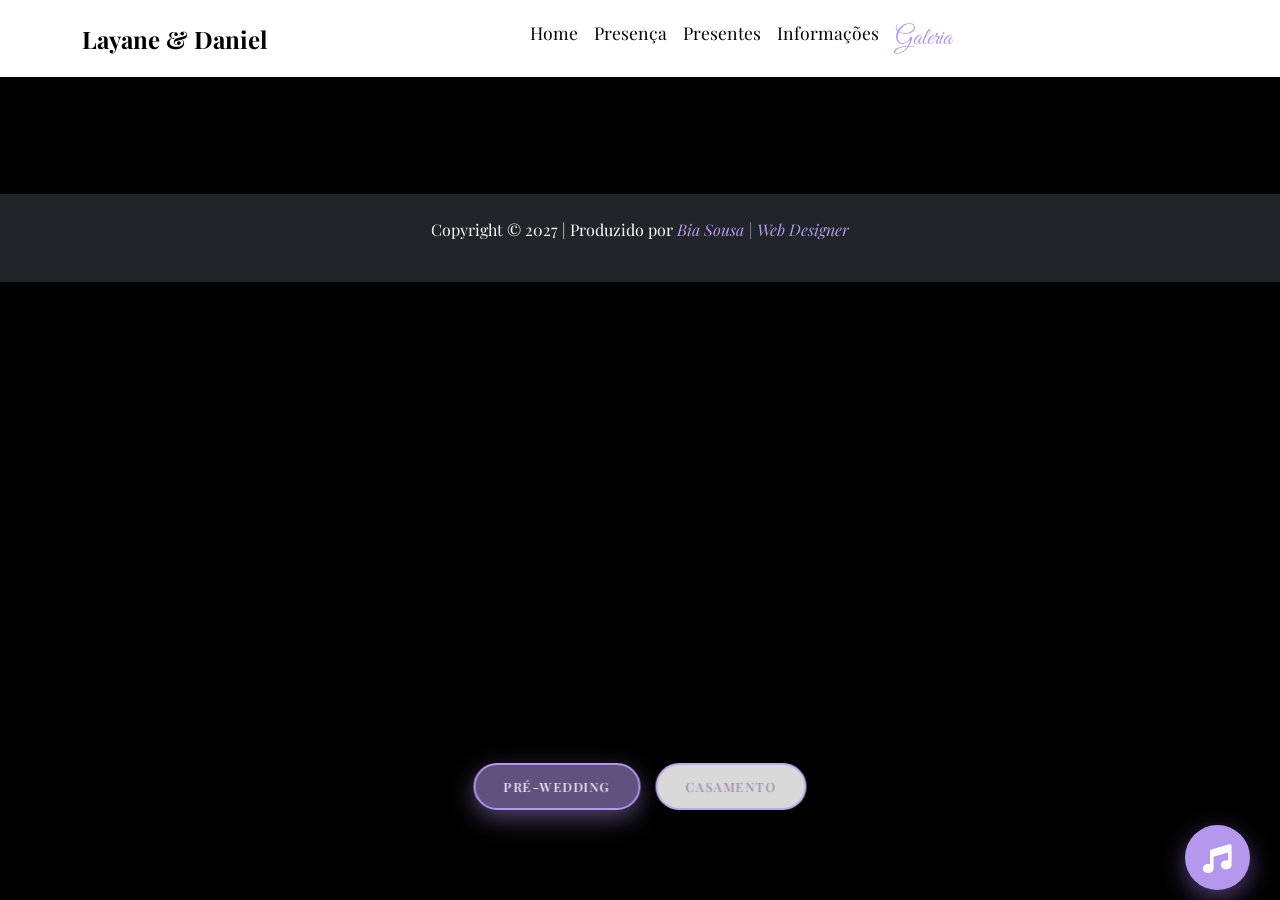
==== galeria.html @ 7db67b8a "Primeiro commit" ====
<!DOCTYPE html>
<html lang="pt-BR">
<head>
    <meta charset="UTF-8">
    <meta name="viewport" content="width=device-width, initial-scale=1.0">
    <title>Layane & Daniel • Galeria</title>
    <link rel="icon" type="image/png" href="assets/images/Iconedepagina.png">
    <link href="https://cdn.jsdelivr.net/npm/bootstrap@5.3.2/dist/css/bootstrap.min.css" rel="stylesheet">
    <link rel="stylesheet" href="css/galeria.css">
    <link href="https://fonts.googleapis.com/css2?family=Playfair+Display:wght@400;700&family=Great+Vibes&family=Poppins:wght@300;400&display=swap" rel="stylesheet">
    <link rel="stylesheet" href="https://cdnjs.cloudflare.com/ajax/libs/font-awesome/6.5.0/css/all.min.css">
</head>
<body>

<nav class="navbar fixed-top navbar-expand-lg" id="mainNav">
    <div class="container">
        <a class="navbar-brand fw-bold fs-4" href="index.html" id="brandName">
            Layane & Daniel
        </a>
        
        <button class="navbar-toggler custom-toggler" type="button" data-bs-toggle="collapse" data-bs-target="#navbarNav" aria-controls="navbarNav" aria-expanded="false" id="hamburgerBtn">
            <div class="hamburger">
                <span class="bar"></span>
                <span class="bar"></span>
                <span class="bar"></span>
            </div>
        </button>

        <div class="collapse navbar-collapse" id="navbarNav">
            <ul class="navbar-nav mx-auto text-center">
                <li class="nav-item"><a class="nav-link" href="index.html">Home</a></li>
                <li class="nav-item"><a class="nav-link" href="presenca.html">Presença</a></li>
                <li class="nav-item"><a class="nav-link" href="presentes.html">Presentes</a></li>
                <li class="nav-item"><a class="nav-link" href="informacoes.html">Informações</a></li>
                <li class="nav-item"><a class="nav-link active" href="galeria.html">Galeria</a></li>
            </ul>
        </div>
    </div>
</nav>

<div class="container py-5 mt-5">
    <div class="masonry-grid" id="galleryGrid"></div>
</div>

<!-- Em breve -->
<div class="em-breve" id="emBreve">
    <p class="em-breve-titulo">Em breve...</p>
    <p class="em-breve-sub">As fotos do nosso grande dia estarão aqui.</p>
</div>

<!-- Filtros flutuantes -->
<div class="floating-filters">
    <button class="filter-btn active" data-filter="prewedding">PRÉ-WEDDING</button>
    <button class="filter-btn" data-filter="casamento">CASAMENTO</button>
</div>

<!-- Modal -->
<div class="modal fade" id="photoModal" tabindex="-1">
    <div class="modal-dialog modal-dialog-centered modal-xl">
        <div class="modal-content">
            <div class="modal-body p-0 text-center">
                <button type="button" class="btn-close position-absolute top-0 end-0 m-2 bg-white" data-bs-dismiss="modal" style="z-index: 10;"></button>
                <img id="modalImage" src="" class="img-fluid" alt="">
            </div>
        </div>
    </div>
</div>

    <!-- MUSIC PLAYER -->
    <div id="music-player">
        <button id="musicBtn" class="btn-music"><i class="fas fa-music"></i></button>
    </div>

<script src="https://cdn.jsdelivr.net/npm/bootstrap@5.3.2/dist/js/bootstrap.bundle.min.js"></script>
<script>
    const photos = [
        { src: "/assets/images/prewedding/pre1.jpg", category: "prewedding" },
        { src: "/assets/images/prewedding/pre2.jpg", category: "prewedding" },
        { src: "/assets/images/prewedding/pre3.jpg", category: "prewedding" },
        { src: "/assets/images/prewedding/pre4.jpg", category: "prewedding" },
        { src: "/assets/images/prewedding/pre5.jpg", category: "prewedding" },
        { src: "/assets/images/prewedding/pre6.jpg", category: "prewedding" },
        { src: "/assets/images/prewedding/pre7.jpg", category: "prewedding" },
        { src: "/assets/images/prewedding/pre8.jpg", category: "prewedding" },
        { src: "/assets/images/prewedding/pre9.jpg", category: "prewedding" },
        { src: "/assets/images/prewedding/pre10.jpg", category: "prewedding" },
        { src: "/assets/images/prewedding/pre11.jpg", category: "prewedding" },
        { src: "/assets/images/prewedding/pre12.jpg", category: "prewedding" },
        { src: "/assets/images/prewedding/pre13.jpg", category: "prewedding" },
        { src: "/assets/images/prewedding/pre14.jpg", category: "prewedding" },
        { src: "/assets/images/prewedding/pre15.jpg", category: "prewedding" },
        { src: "/assets/images/prewedding/pre16.jpg", category: "prewedding" },
        { src: "/assets/images/prewedding/pre17.jpg", category: "prewedding" },
        { src: "/assets/images/prewedding/pre18.jpg", category: "prewedding" },
        { src: "/assets/images/prewedding/pre19.jpg", category: "prewedding" },
        { src: "/assets/images/prewedding/pre20.jpg", category: "prewedding" },
        { src: "/assets/images/prewedding/pre21.jpg", category: "prewedding" },
        { src: "/assets/images/prewedding/pre22.jpg", category: "prewedding" },
        { src: "/assets/images/prewedding/pre23.jpg", category: "prewedding" },
        { src: "/assets/images/prewedding/pre24.jpg", category: "prewedding" },
        { src: "/assets/images/prewedding/pre25.jpg", category: "prewedding" },
        { src: "/assets/images/prewedding/pre26.jpg", category: "prewedding" },
        { src: "/assets/images/prewedding/pre27.jpg", category: "prewedding" },
        { src: "/assets/images/prewedding/pre28.jpg", category: "prewedding" },
        { src: "/assets/images/prewedding/pre29.jpg", category: "prewedding" },
        { src: "/assets/images/prewedding/pre30.jpg", category: "prewedding" },
        { src: "/assets/images/prewedding/pre31.jpg", category: "prewedding" },
        { src: "/assets/images/prewedding/pre32.jpg", category: "prewedding" },
        { src: "/assets/images/prewedding/pre33.jpg", category: "prewedding" },
    ];

    const galleryGrid = document.getElementById('galleryGrid');
    const emBreve = document.getElementById('emBreve');
    let currentFilter = 'prewedding';

    function getRandomHeightClass() {
        const rand = Math.random();
        if (rand < 0.35) return 'tall';
        if (rand < 0.70) return 'short';
        return '';
    }

    function renderGallery(filteredPhotos) {
        galleryGrid.innerHTML = '';

        if (filteredPhotos.length === 0) {
            galleryGrid.style.display = 'none';
            emBreve.classList.add('visivel');
        } else {
            galleryGrid.style.display = 'block';
            emBreve.classList.remove('visivel');
            
            filteredPhotos.forEach(photo => {
                const div = document.createElement('div');
                div.className = `masonry-item ${getRandomHeightClass()}`;
                div.innerHTML = `<img src="${photo.src}" alt="">`;
                div.onclick = () => showModal(photo.src);
                galleryGrid.appendChild(div);
            });
        }
    }

    function filterGallery(filter) {
        currentFilter = filter;
        document.querySelectorAll('.filter-btn').forEach(btn => {
            btn.classList.toggle('active', btn.getAttribute('data-filter') === filter);
        });

        const filtered = filter === 'all' ? photos : photos.filter(photo => photo.category === filter);
        renderGallery(filtered);
    }

    // Inicializa
    renderGallery(photos.filter(p => p.category === 'prewedding'));

    // Event listeners
    document.querySelectorAll('.filter-btn').forEach(btn => {
        btn.addEventListener('click', () => {
            filterGallery(btn.getAttribute('data-filter'));
        });
    });

    function showModal(src) {
        document.getElementById('modalImage').src = src;
        new bootstrap.Modal(document.getElementById('photoModal')).show();
    }
</script>
<footer class="py-4 text-center bg-dark text-white">
    <p>
        Copyright © 2027 | Produzido por 
        <a href="https://www.instagram.com/biasousawd/" target="_blank" rel="noopener noreferrer" class="instagram-link">
            <i>Bia Sousa | Web Designer</i>
        </a>
    </p>
</footer>
    <script src="js/script.js"></script>
</body>
</html>
---- css/galeria.css ----
body {
    font-family: 'Playfair Display', serif;
    scroll-behavior: smooth;
    background: #000;
}
:root {
    --lavanda: #ab91df;
    --lavanda-dark: #7965a5;
    --olive: #556B2F;
    --dark: #664585;
}

* {
    margin: 0;
    padding: 0;
    box-sizing: border-box;
}

/* Fontes clássicas */
h1, h2, h3, h4 {
    font-family: 'Playfair Display', serif;
    color: rgb(255, 255, 255);
}
p{
  font-family: 'Playfair Display', serif;  
  color: rgb(255, 255, 255);
}

.bible-quote {
    font-family: 'Great Vibes', cursive;
    font-size: 2.4rem;
    color: white;
}

:root {
    --lavanda: #b498ee;
    --lavanda-dark: #7965a5;
    --olive: #556B2F;
    --dark: #664585;
}

* {
    margin: 0;
    padding: 0;
    box-sizing: border-box;
}

/* Fontes clássicas */
h1, h2, h3, h4 {
    font-family: 'Playfair Display', serif;
    color: rgb(255, 255, 255);
}
p{
  font-family: 'Playfair Display', serif;  
  color: rgb(255, 255, 255);
}

.bible-quote {
    font-family: 'Great Vibes', cursive;
    font-size: 2.4rem;
    color: white;
}
/* ANIMAÇÃO STAGGERED */
.animate-on-scroll {
    opacity: 0;
    transform: translateY(40px);
    transition: all 0.8s cubic-bezier(0.25, 0.1, 0.25, 1);
}

.animate-on-scroll.visible {
    opacity: 1;
    transform: translateY(0);
}

/* Ajuste de delay para cada seção */
.countdown-section { transition-delay: 0.1s; }
.save-the-date-section { transition-delay: 0.3s; }
.confirm-section { transition-delay: 0.5s; }
.hero-presentes-home { transition-delay: 0.7s; }
#galleryGrid .masonry-item { transition-delay: 0.1s; }

/* Para os itens da galeria aparecerem um por um */
#galleryGrid .masonry-item:nth-child(1) { transition-delay: 0.2s; }
#galleryGrid .masonry-item:nth-child(2) { transition-delay: 0.4s; }
#galleryGrid .masonry-item:nth-child(3) { transition-delay: 0.6s; }
#galleryGrid .masonry-item:nth-child(4) { transition-delay: 0.8s; }
/* ===================== NAVBAR ===================== */
.navbar {
    background: rgb(255, 255, 255) !important;
    backdrop-filter: blur(0px);
    box-shadow: 0 2px 15px rgba(0,0,0,0.08);
    transition: all 0.4s ease;
    padding: 12px 0;
    z-index: 1050;
}

.navbar.menu-open {
    background: rgba(255, 255, 255, 0.95) !important;
    backdrop-filter: blur(16px) !important;
}

/* Hamburger */
.custom-toggler {
    width: 42px;
    height: 36px;
    padding: 0;
    background: transparent;
    border: none !important;
    outline: none !important;
    box-shadow: none !important;
    display: none;
    z-index: 1200;
    position: relative;
    cursor: pointer;
}

@media (max-width: 991px) {
    .custom-toggler { display: block; }
}

/* Remove qualquer contorno ou glow ao clicar */
.custom-toggler:focus,
.custom-toggler:active,
#hamburgerBtn:focus,
#hamburgerBtn:active,
#hamburgerBtn[aria-expanded="true"] {
    outline: 0 !important;
    box-shadow: none !important;
    border: none !important;
}

.hamburger { 
    width: 100%; 
    height: 100%; 
    position: relative; 
}
.bar {
    position: absolute;
    width: 100%;
    height: 3.5px;
    background: #000;
    border-radius: 3px;
    transition: all 0.4s cubic-bezier(0.4, 0, 0.2, 1);
}
.bar:nth-child(1) { top: 6px; }
.bar:nth-child(2) { top: 16px; }
.bar:nth-child(3) { top: 26px; }

#hamburgerBtn[aria-expanded="true"] .bar:nth-child(1) {
    top: 16px;
    transform: rotate(45deg);
}
#hamburgerBtn[aria-expanded="true"] .bar:nth-child(2) {
    opacity: 0;
}
#hamburgerBtn[aria-expanded="true"] .bar:nth-child(3) {
    top: 16px;
    transform: rotate(-45deg);
}

/* Links do menu */
#navbarNav .nav-link {
    font-family: 'Playfair Display', serif;
    font-size: 1.1rem;
    color: #000000 !important;
    transition: all 0.3s ease;
    white-space: nowrap;
    align-items: center;
}

#navbarNav .nav-link:hover,
#navbarNav .nav-link.active {
    font-family: 'Great Vibes', cursive !important;
    color: var(--lavanda) !important;
    font-size: 1.55rem;
}

/* Menu Full Screen - Mobile */
@media (max-width: 991px) {
    .navbar-collapse {
        position: fixed;
        top: 0;
        left: 0;
        width: 100%;
        height: 100vh;
        background: rgba(255, 255, 255, 0.98);
        backdrop-filter: blur(12px);
        z-index: 1050;
        padding-top: 100px;
        display: flex !important;
        flex-direction: column;
        justify-content: center;
        align-items: center;
        opacity: 0;
        visibility: hidden;
        transition: opacity 0.4s ease, visibility 0.4s ease;
        overflow-y: auto;           /* ← Importante */
    }

    .navbar-collapse.show {
        opacity: 1;
        visibility: visible;
    }

    .navbar-nav {
        width: 100%;
        max-width: 380px;
        text-align: center;
        padding: 0 20px;
    }
    .nav-item {
        margin-bottom: 0px;
        opacity: 0;
        transform: translateY(20px);
        transition: all 0.4s ease;
        padding: 0px 0px;
    }
    .navbar-collapse .nav-item {
        opacity: 0;
        transform: translateY(30px);
        transition: all 0.4s ease;
        margin-bottom: 0px;
    }

    .navbar-collapse.show .nav-item {
        opacity: 1;
        transform: translateY(0);
    }

    /* Animação com delay */
    .navbar-collapse.show .nav-item:nth-child(1) { transition-delay: 0.05s; }
    .navbar-collapse.show .nav-item:nth-child(2) { transition-delay: 0.10s; }
    .navbar-collapse.show .nav-item:nth-child(3) { transition-delay: 0.15s; }
    .navbar-collapse.show .nav-item:nth-child(4) { transition-delay: 0.20s; }
    .navbar-collapse.show .nav-item:nth-child(5) { transition-delay: 0.25s; }
}

/* Ajustes finos para telas muito pequenas */
@media (max-width: 480px) {
    #navbarNav .nav-link {
        font-size: 1.35rem;
        padding: 10px 15px;
    }

    .navbar-collapse {
        padding-top: 90px;
    }

    .bar {
        height: 3px;
    }
}

/* Responsivo */
@media (max-width: 768px) {
    #hero { height: 100vh; }
    .bible-quote { font-size: 1.8rem; }
    .ptitulo { font-size: 3.2rem; }
}

@keyframes fadeInUp {
    from { opacity: 0; transform: translateY(30px); }
    to   { opacity: 1; transform: translateY(0); }
}

/* BOTÕES FLUTUANTES - Sem ultrapassar o footer */
.floating-filters {
    position: fixed;
    bottom: 90px;           /* Aumentado para ficar acima do footer */
    left: 50%;
    transform: translateX(-50%);
    z-index: 1000;
    display: flex;
    gap: 15px;
    padding: 0;
}

.floating-filters .filter-btn {
    padding: 12px 28px;
    font-family: 'Playfair Display', serif;
    font-size: 0.8rem;
    font-weight: 500;
    letter-spacing: 1.5px;
    color: #6645858c;
    background: rgba(255, 255, 255, 0.85);
    backdrop-filter: blur(12px);
    border: 2px solid rgba(182, 152, 238, 0.7);
    border-radius: 50px;
    transition: all 0.4s ease;
    white-space: nowrap;
    box-shadow: 0 6px 25px rgba(0, 0, 0, 0.12);
}

.floating-filters .filter-btn:hover {
    background: white;
    transform: translateY(-4px);
    box-shadow: 0 10px 30px rgba(0, 0, 0, 0.18);
}

.floating-filters .filter-btn.active {
    background: #b598ee88;
    color: white;
    border-color: var(--lavanda);
    box-shadow: 0 8px 25px rgba(180, 152, 238, 0.45);
    font-family: 'Playfair Display', serif;

}
        .masonry-grid {
            column-count: 4;
            column-gap: 16px;
        }
        .masonry-item {
            break-inside: avoid;
            margin-bottom: 16px;
            border-radius: 16px;
            overflow: hidden;
            box-shadow: 0 6px 20px rgba(0,0,0,0.12);
            transition: all 0.3s;
            cursor: pointer;
        }
        .masonry-item:hover {
            transform: scale(1.04);
        }
        .masonry-item img {
            width: 100%;
            height: auto;
            display: block;
        }

        /* MODAL - Foto maior */
        #photoModal .modal-content {
            background: transparent;
            border: none;
        }
        #modalImage {
            max-height: 85vh;
            width: auto;
            max-width: 100%;
            border-radius: 12px;
            box-shadow: 0 10px 35px rgba(0,0,0,0.3);
        }

        /* ===================== MOBILE - FOTOS MAIORES ===================== */
        @media (max-width: 992px) {
            .masonry-grid { column-count: 3; }
        }
        @media (max-width: 768px) {
            .masonry-grid { column-count: 2; }
            .masonry-item { margin-bottom: 12px; }
        }
        @media (max-width: 480px) {
            .masonry-grid { column-count: 1; }
            .masonry-item img {
                min-height: 380px; /* Fotos mais altas no celular */
            }
        }

                .masonry-grid {
            column-count: 4;
            column-gap: 16px;
        }
        .masonry-item {
            break-inside: avoid;
            margin-bottom: 6px;
            border-radius: 16px;
            overflow: hidden;
            box-shadow: 0 6px 20px rgba(0,0,0,0.12);
            transition: all 0.3s;
            cursor: pointer;
        }
        .masonry-item:hover {
            transform: scale(1.04);
        }
        .masonry-item img {
            width: 100%;
            height: auto;
            display: block;
        }

        /* MODAL - Foto maior */
        #photoModal .modal-content {
            background: transparent;
            border: none;
        }
        #modalImage {
            max-height: 85vh;
            width: auto;
            max-width: 100%;
            border-radius: 12px;
            box-shadow: 0 10px 35px rgba(0,0,0,0.3);
        }

        /* ===================== MOBILE - FOTOS MAIORES ===================== */
        @media (max-width: 992px) {
            .masonry-grid { column-count: 3; }
        }
        @media (max-width: 768px) {
            .masonry-grid { column-count: 2; }
            .masonry-item { margin-bottom: 12px; }
        }
        @media (max-width: 480px) {
            .masonry-grid { column-count: 1; }
            .masonry-item img {
                min-height: 380px; /* Fotos mais altas no celular */
            }

        .navbar-toggler-icon{
                font-size: 2vh;
                size: 20px;
        }
    }
    /* ===================== FOOTER ===================== */
/* Footer */
footer {
    background: var(--dark);
    color: #ddd;
    padding: 40px 20px 30px;           /* mais espaço nas laterais em mobile */
    text-align: center;
    margin-top: auto;
    width: 100%;
    min-height: 60px;                   /* altura mínima, mas permite crescer */
}

footer .footer-content {
    max-width: 1200px;
    margin: 0 auto;
    display: flex;
    flex-direction: column;
    align-items: center;
    gap: 15px;
}

footer a {
    color: #b498ee;
    text-decoration: none;
    transition: all 0.3s ease;
}

footer a:hover {
    color: #d4b8ff;
    text-decoration: underline;
}

/* Responsividade */
@media (max-width: 768px) {
    footer {
        padding: 35px 15px 25px;
    }
    
    footer .footer-content {
        gap: 12px;
    }
}

@media (max-width: 480px) {
    footer {
        padding: 30px 12px 20px;
    }
}
/* ===================== MUSIC PLAYER ===================== */
#music-player {
    position: fixed;
    bottom: 10px;
    right: 30px;
    z-index: 2000;
}

.btn-music {
    width: 65px;
    height: 65px;
    border-radius: 50%;
    background: var(--lavanda);
    color: white;
    border: none;
    font-size: 1.8rem;
    font-family: 'Playfair Display', serif;
    box-shadow: 0 8px 25px rgba(159, 122, 234, 0.5);
}


/* ===================== LINK INSTAGRAM NO FOOTER ===================== */
.instagram-link {
    color: var(--lavanda);                    /* Cor clássica do Instagram */
    text-decoration: none;
    font-weight: 200;
    transition: all 0.1s ease;
    display: inline-flex;
    align-items: center;
    gap: 1px;
}


/* Efeito opcional ao passar o mouse */
.instagram-link:hover i {
    transform: scale(1.02);
}
/* ===================== MENSAGEM EM BREVE ===================== */
.em-breve {
    display: none;
    position: fixed;
    top: 0;
    left: 0;
    width: 100vw;
    height: 100vh;
    justify-content: center;
    align-items: center;
    flex-direction: column;
    text-align: center;
    z-index: 100;
    font-family: great vibes;
    background: rgba(0, 0, 0, 0.97);
}

.em-breve.visivel {
    display: flex;
}
.em-breve-titulo {
    font-family: 'Great Vibes', cursive;
    font-size: 8rem;
    color: white;
    margin-bottom: 16px;
    line-height: 1.1;
    text-shadow: 0 4px 30px rgba(0, 0, 0, 0.5);
}

/* Esconde footer quando Em Breve aparecer */
.em-breve.visivel ~ footer {
    display: none;
}
    @keyframes fadeInUp {
        from { opacity: 0; transform: translateY(30px); }
        to   { opacity: 1; transform: translateY(0); }
    }

    /* Responsivo */
    @media (max-width: 768px) {
        .em-breve-titulo { font-size: 5rem; }
    }

    @media (max-width: 480px) {
        .em-breve-titulo { font-size: 3.5rem; }
    }
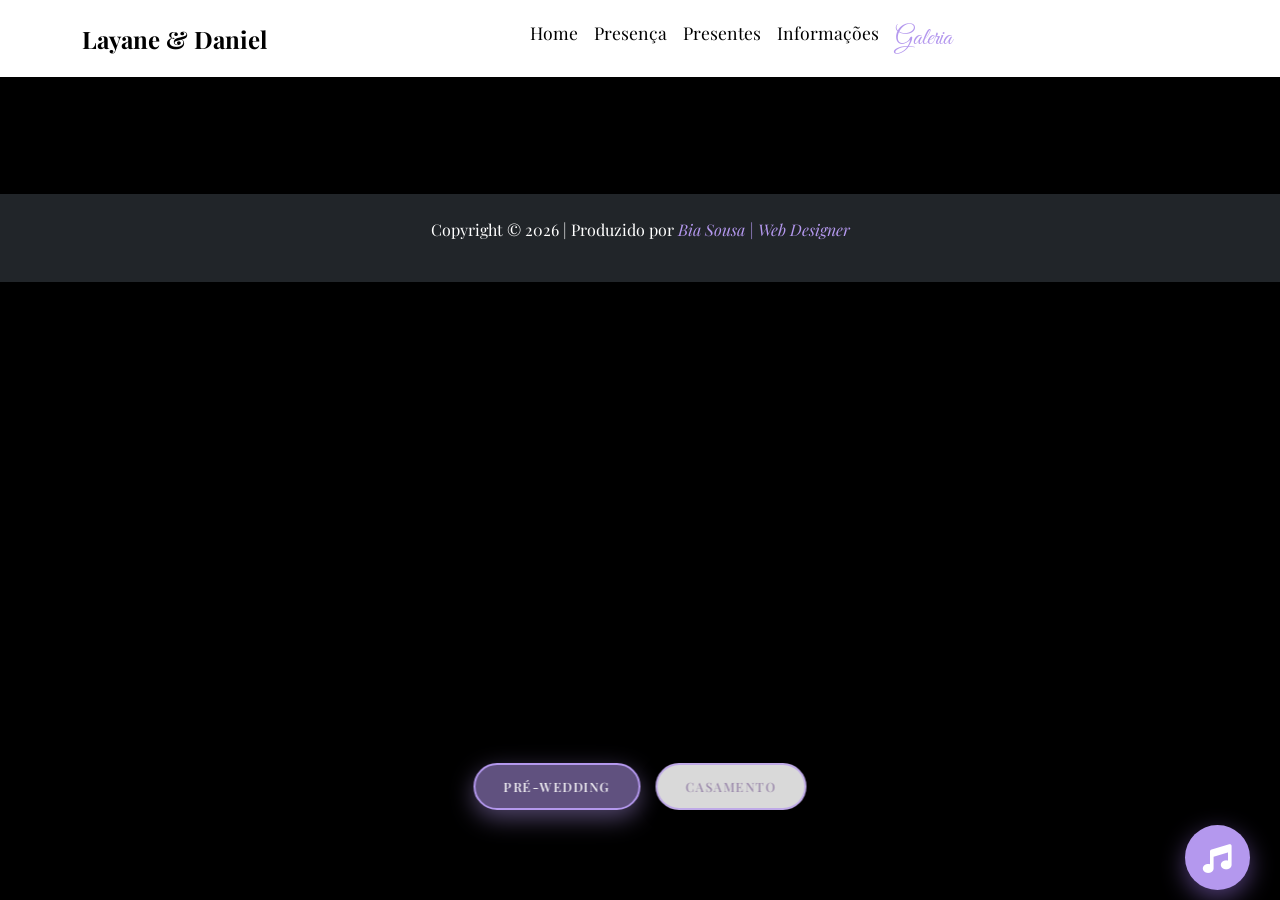
==== commit 0389e836: "Refactor styles and enhance functionality across multiple files" ====
--- a/galeria.html
+++ b/galeria.html
@@ -74,39 +74,39 @@
 <script src="https://cdn.jsdelivr.net/npm/bootstrap@5.3.2/dist/js/bootstrap.bundle.min.js"></script>
 <script>
     const photos = [
-        { src: "/assets/images/prewedding/pre1.jpg", category: "prewedding" },
-        { src: "/assets/images/prewedding/pre2.jpg", category: "prewedding" },
-        { src: "/assets/images/prewedding/pre3.jpg", category: "prewedding" },
-        { src: "/assets/images/prewedding/pre4.jpg", category: "prewedding" },
-        { src: "/assets/images/prewedding/pre5.jpg", category: "prewedding" },
-        { src: "/assets/images/prewedding/pre6.jpg", category: "prewedding" },
-        { src: "/assets/images/prewedding/pre7.jpg", category: "prewedding" },
-        { src: "/assets/images/prewedding/pre8.jpg", category: "prewedding" },
-        { src: "/assets/images/prewedding/pre9.jpg", category: "prewedding" },
-        { src: "/assets/images/prewedding/pre10.jpg", category: "prewedding" },
-        { src: "/assets/images/prewedding/pre11.jpg", category: "prewedding" },
-        { src: "/assets/images/prewedding/pre12.jpg", category: "prewedding" },
-        { src: "/assets/images/prewedding/pre13.jpg", category: "prewedding" },
-        { src: "/assets/images/prewedding/pre14.jpg", category: "prewedding" },
-        { src: "/assets/images/prewedding/pre15.jpg", category: "prewedding" },
-        { src: "/assets/images/prewedding/pre16.jpg", category: "prewedding" },
-        { src: "/assets/images/prewedding/pre17.jpg", category: "prewedding" },
-        { src: "/assets/images/prewedding/pre18.jpg", category: "prewedding" },
-        { src: "/assets/images/prewedding/pre19.jpg", category: "prewedding" },
-        { src: "/assets/images/prewedding/pre20.jpg", category: "prewedding" },
-        { src: "/assets/images/prewedding/pre21.jpg", category: "prewedding" },
-        { src: "/assets/images/prewedding/pre22.jpg", category: "prewedding" },
-        { src: "/assets/images/prewedding/pre23.jpg", category: "prewedding" },
-        { src: "/assets/images/prewedding/pre24.jpg", category: "prewedding" },
-        { src: "/assets/images/prewedding/pre25.jpg", category: "prewedding" },
-        { src: "/assets/images/prewedding/pre26.jpg", category: "prewedding" },
-        { src: "/assets/images/prewedding/pre27.jpg", category: "prewedding" },
-        { src: "/assets/images/prewedding/pre28.jpg", category: "prewedding" },
-        { src: "/assets/images/prewedding/pre29.jpg", category: "prewedding" },
-        { src: "/assets/images/prewedding/pre30.jpg", category: "prewedding" },
-        { src: "/assets/images/prewedding/pre31.jpg", category: "prewedding" },
-        { src: "/assets/images/prewedding/pre32.jpg", category: "prewedding" },
-        { src: "/assets/images/prewedding/pre33.jpg", category: "prewedding" },
+        { src: "assets/images/prewedding/pre1.jpg", category: "prewedding" },
+        { src: "assets/images/prewedding/pre2.jpg", category: "prewedding" },
+        { src: "assets/images/prewedding/pre3.jpg", category: "prewedding" },
+        { src: "assets/images/prewedding/pre4.jpg", category: "prewedding" },
+        { src: "assets/images/prewedding/pre5.jpg", category: "prewedding" },
+        { src: "assets/images/prewedding/pre6.jpg", category: "prewedding" },
+        { src: "assets/images/prewedding/pre7.jpg", category: "prewedding" },
+        { src: "assets/images/prewedding/pre8.jpg", category: "prewedding" },
+        { src: "assets/images/prewedding/pre9.jpg", category: "prewedding" },
+        { src: "assets/images/prewedding/pre10.jpg", category: "prewedding" },
+        { src: "assets/images/prewedding/pre11.jpg", category: "prewedding" },
+        { src: "assets/images/prewedding/pre12.jpg", category: "prewedding" },
+        { src: "assets/images/prewedding/pre13.jpg", category: "prewedding" },
+        { src: "assets/images/prewedding/pre14.jpg", category: "prewedding" },
+        { src: "assets/images/prewedding/pre15.jpg", category: "prewedding" },
+        { src: "assets/images/prewedding/pre16.jpg", category: "prewedding" },
+        { src: "assets/images/prewedding/pre17.jpg", category: "prewedding" },
+        { src: "assets/images/prewedding/pre18.jpg", category: "prewedding" },
+        { src: "assets/images/prewedding/pre19.jpg", category: "prewedding" },
+        { src: "assets/images/prewedding/pre20.jpg", category: "prewedding" },
+        { src: "assets/images/prewedding/pre21.jpg", category: "prewedding" },
+        { src: "assets/images/prewedding/pre22.jpg", category: "prewedding" },
+        { src: "assets/images/prewedding/pre23.jpg", category: "prewedding" },
+        { src: "assets/images/prewedding/pre24.jpg", category: "prewedding" },
+        { src: "assets/images/prewedding/pre25.jpg", category: "prewedding" },
+        { src: "assets/images/prewedding/pre26.jpg", category: "prewedding" },
+        { src: "assets/images/prewedding/pre27.jpg", category: "prewedding" },
+        { src: "assets/images/prewedding/pre28.jpg", category: "prewedding" },
+        { src: "assets/images/prewedding/pre29.jpg", category: "prewedding" },
+        { src: "assets/images/prewedding/pre30.jpg", category: "prewedding" },
+        { src: "assets/images/prewedding/pre31.jpg", category: "prewedding" },
+        { src: "assets/images/prewedding/pre32.jpg", category: "prewedding" },
+        { src: "assets/images/prewedding/pre33.jpg", category: "prewedding" },
     ];
 
     const galleryGrid = document.getElementById('galleryGrid');
@@ -167,7 +167,7 @@
 </script>
 <footer class="py-4 text-center bg-dark text-white">
     <p>
-        Copyright © 2027 | Produzido por 
+        Copyright © 2026 | Produzido por 
         <a href="https://www.instagram.com/biasousawd/" target="_blank" rel="noopener noreferrer" class="instagram-link">
             <i>Bia Sousa | Web Designer</i>
         </a>
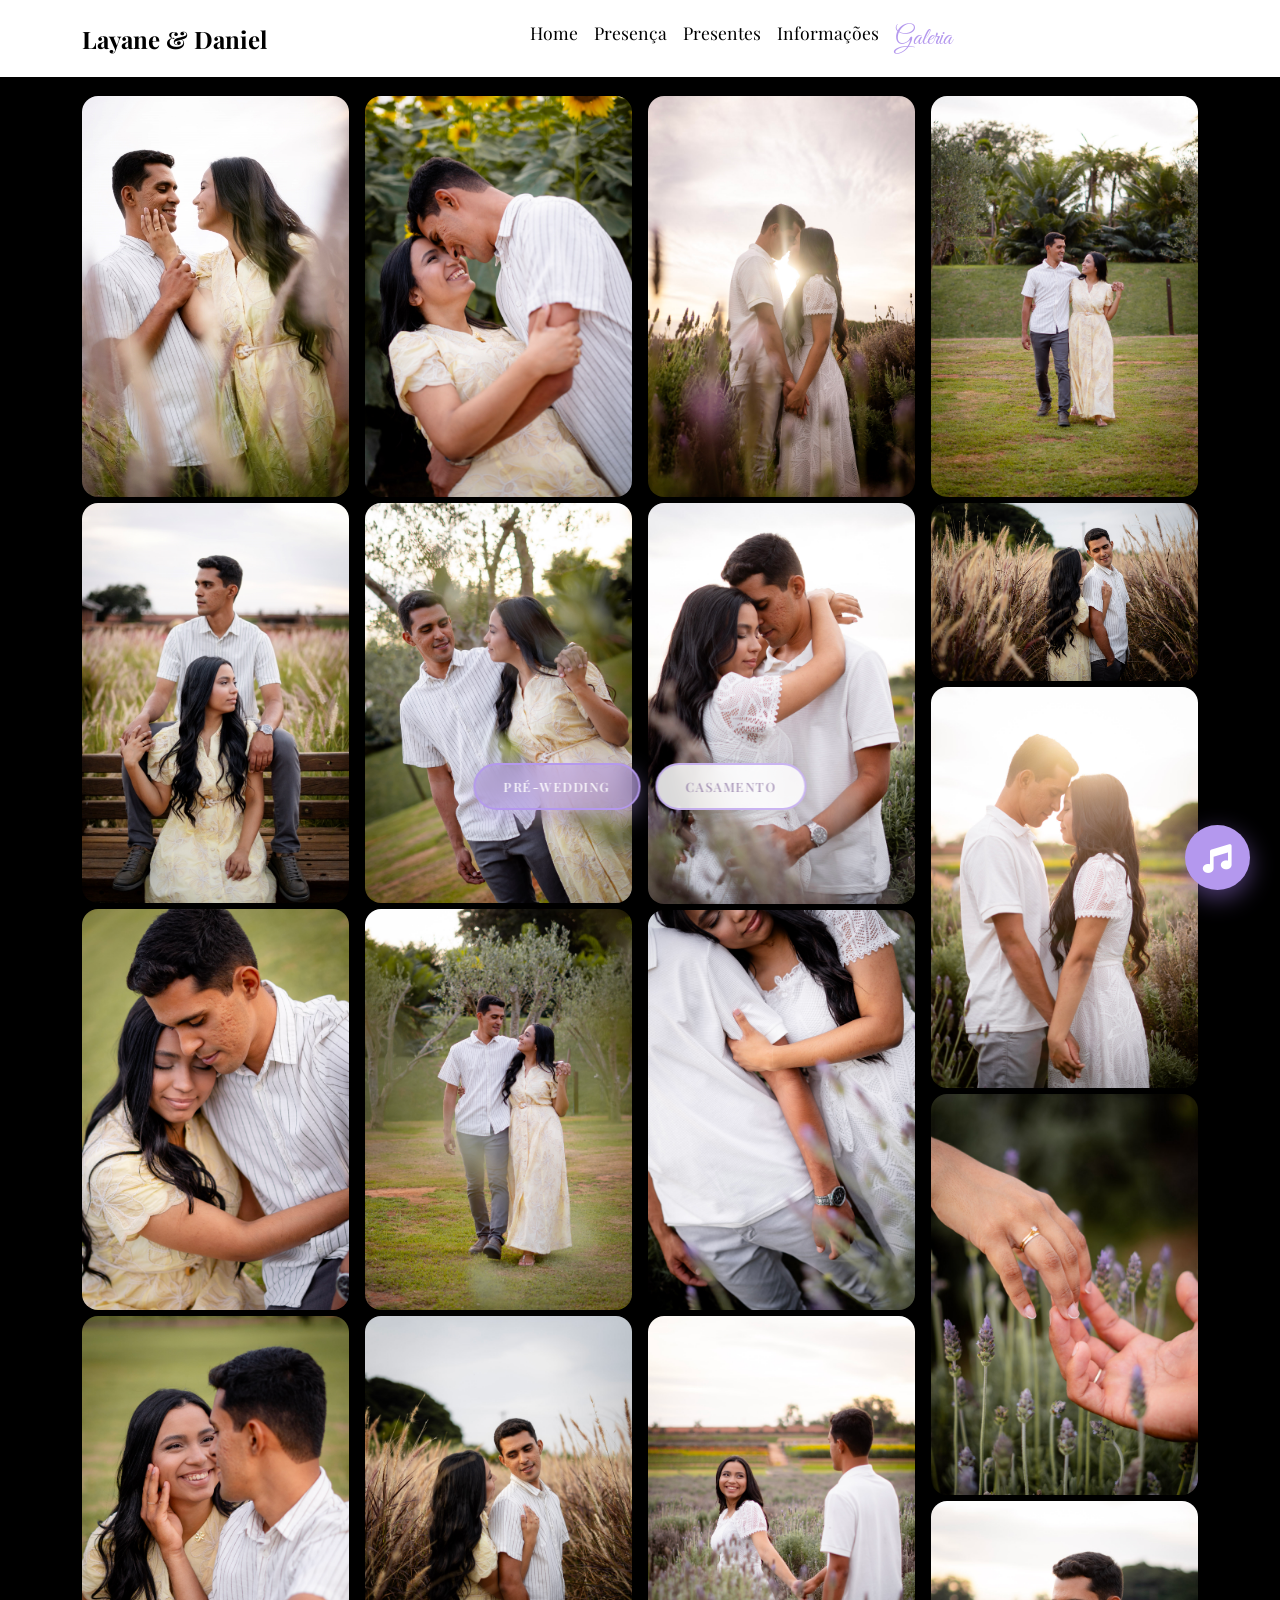
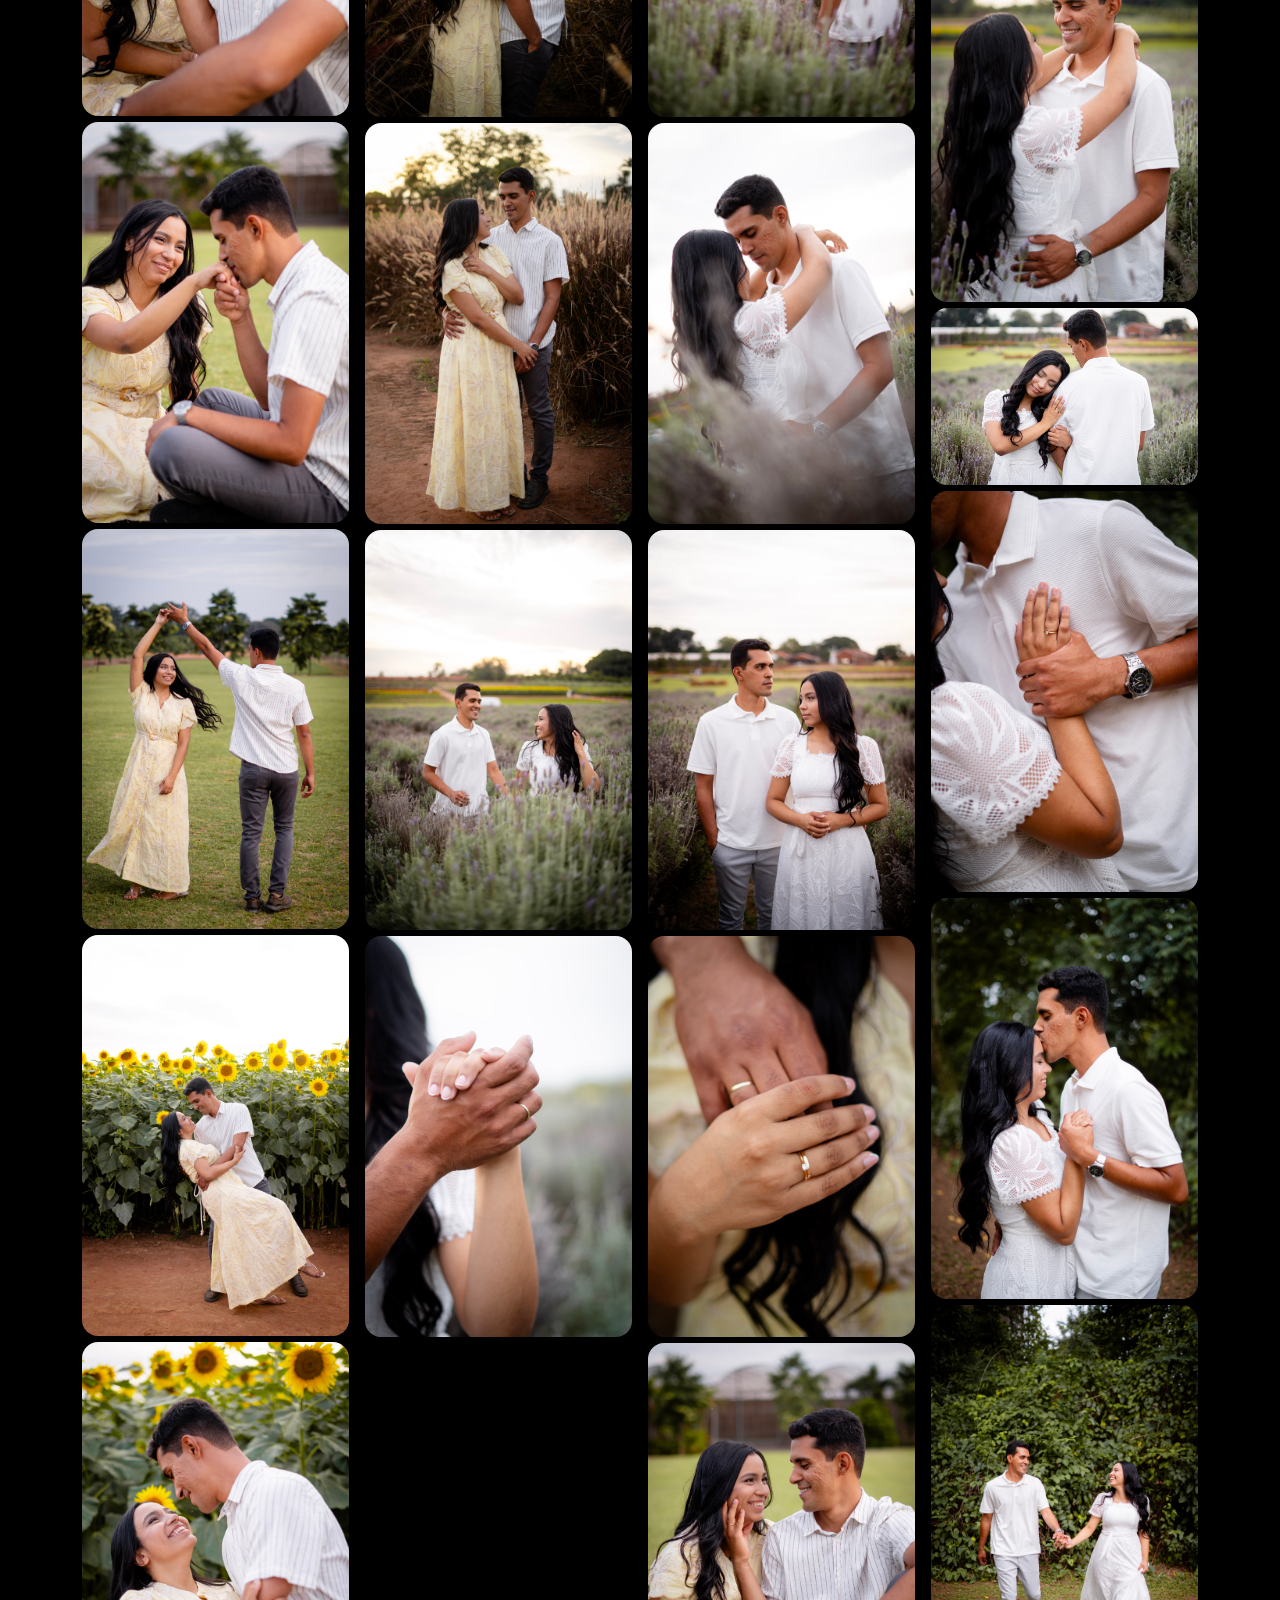
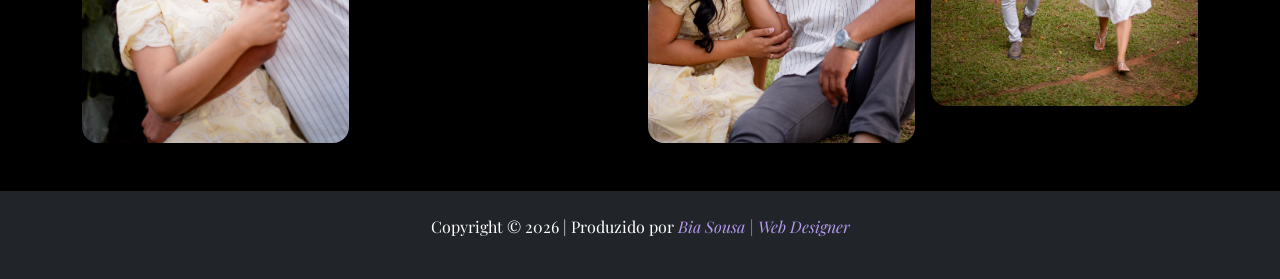
==== commit d9aa12d8: "Mudança para JPG" ====
--- a/galeria.html
+++ b/galeria.html
@@ -74,39 +74,39 @@
 <script src="https://cdn.jsdelivr.net/npm/bootstrap@5.3.2/dist/js/bootstrap.bundle.min.js"></script>
 <script>
     const photos = [
-        { src: "assets/images/prewedding/pre1.jpg", category: "prewedding" },
-        { src: "assets/images/prewedding/pre2.jpg", category: "prewedding" },
-        { src: "assets/images/prewedding/pre3.jpg", category: "prewedding" },
-        { src: "assets/images/prewedding/pre4.jpg", category: "prewedding" },
-        { src: "assets/images/prewedding/pre5.jpg", category: "prewedding" },
-        { src: "assets/images/prewedding/pre6.jpg", category: "prewedding" },
-        { src: "assets/images/prewedding/pre7.jpg", category: "prewedding" },
-        { src: "assets/images/prewedding/pre8.jpg", category: "prewedding" },
-        { src: "assets/images/prewedding/pre9.jpg", category: "prewedding" },
-        { src: "assets/images/prewedding/pre10.jpg", category: "prewedding" },
-        { src: "assets/images/prewedding/pre11.jpg", category: "prewedding" },
-        { src: "assets/images/prewedding/pre12.jpg", category: "prewedding" },
-        { src: "assets/images/prewedding/pre13.jpg", category: "prewedding" },
-        { src: "assets/images/prewedding/pre14.jpg", category: "prewedding" },
-        { src: "assets/images/prewedding/pre15.jpg", category: "prewedding" },
-        { src: "assets/images/prewedding/pre16.jpg", category: "prewedding" },
-        { src: "assets/images/prewedding/pre17.jpg", category: "prewedding" },
-        { src: "assets/images/prewedding/pre18.jpg", category: "prewedding" },
-        { src: "assets/images/prewedding/pre19.jpg", category: "prewedding" },
-        { src: "assets/images/prewedding/pre20.jpg", category: "prewedding" },
-        { src: "assets/images/prewedding/pre21.jpg", category: "prewedding" },
-        { src: "assets/images/prewedding/pre22.jpg", category: "prewedding" },
-        { src: "assets/images/prewedding/pre23.jpg", category: "prewedding" },
-        { src: "assets/images/prewedding/pre24.jpg", category: "prewedding" },
-        { src: "assets/images/prewedding/pre25.jpg", category: "prewedding" },
-        { src: "assets/images/prewedding/pre26.jpg", category: "prewedding" },
-        { src: "assets/images/prewedding/pre27.jpg", category: "prewedding" },
-        { src: "assets/images/prewedding/pre28.jpg", category: "prewedding" },
-        { src: "assets/images/prewedding/pre29.jpg", category: "prewedding" },
-        { src: "assets/images/prewedding/pre30.jpg", category: "prewedding" },
-        { src: "assets/images/prewedding/pre31.jpg", category: "prewedding" },
-        { src: "assets/images/prewedding/pre32.jpg", category: "prewedding" },
-        { src: "assets/images/prewedding/pre33.jpg", category: "prewedding" },
+        { src: "assets/images/prewedding/pre1.JPG", category: "prewedding" },
+        { src: "assets/images/prewedding/pre2.JPG", category: "prewedding" },
+        { src: "assets/images/prewedding/pre3.JPG", category: "prewedding" },
+        { src: "assets/images/prewedding/pre4.JPG", category: "prewedding" },
+        { src: "assets/images/prewedding/pre5.JPG", category: "prewedding" },
+        { src: "assets/images/prewedding/pre6.JPG", category: "prewedding" },
+        { src: "assets/images/prewedding/pre7.JPG", category: "prewedding" },
+        { src: "assets/images/prewedding/pre8.JPG", category: "prewedding" },
+        { src: "assets/images/prewedding/pre9.JPG", category: "prewedding" },
+        { src: "assets/images/prewedding/pre10.JPG", category: "prewedding" },
+        { src: "assets/images/prewedding/pre11.JPG", category: "prewedding" },
+        { src: "assets/images/prewedding/pre12.JPG", category: "prewedding" },
+        { src: "assets/images/prewedding/pre13.JPG", category: "prewedding" },
+        { src: "assets/images/prewedding/pre14.JPG", category: "prewedding" },
+        { src: "assets/images/prewedding/pre15.JPG", category: "prewedding" },
+        { src: "assets/images/prewedding/pre16.JPG", category: "prewedding" },
+        { src: "assets/images/prewedding/pre17.JPG", category: "prewedding" },
+        { src: "assets/images/prewedding/pre18.JPG", category: "prewedding" },
+        { src: "assets/images/prewedding/pre19.JPG", category: "prewedding" },
+        { src: "assets/images/prewedding/pre20.JPG", category: "prewedding" },
+        { src: "assets/images/prewedding/pre21.JPG", category: "prewedding" },
+        { src: "assets/images/prewedding/pre22.JPG", category: "prewedding" },
+        { src: "assets/images/prewedding/pre23.JPG", category: "prewedding" },
+        { src: "assets/images/prewedding/pre24.JPG", category: "prewedding" },
+        { src: "assets/images/prewedding/pre25.JPG", category: "prewedding" },
+        { src: "assets/images/prewedding/pre26.JPG", category: "prewedding" },
+        { src: "assets/images/prewedding/pre27.JPG", category: "prewedding" },
+        { src: "assets/images/prewedding/pre28.JPG", category: "prewedding" },
+        { src: "assets/images/prewedding/pre29.JPG", category: "prewedding" },
+        { src: "assets/images/prewedding/pre30.JPG", category: "prewedding" },
+        { src: "assets/images/prewedding/pre31.JPG", category: "prewedding" },
+        { src: "assets/images/prewedding/pre32.JPG", category: "prewedding" },
+        { src: "assets/images/prewedding/pre33.JPG", category: "prewedding" },
     ];
 
     const galleryGrid = document.getElementById('galleryGrid');
